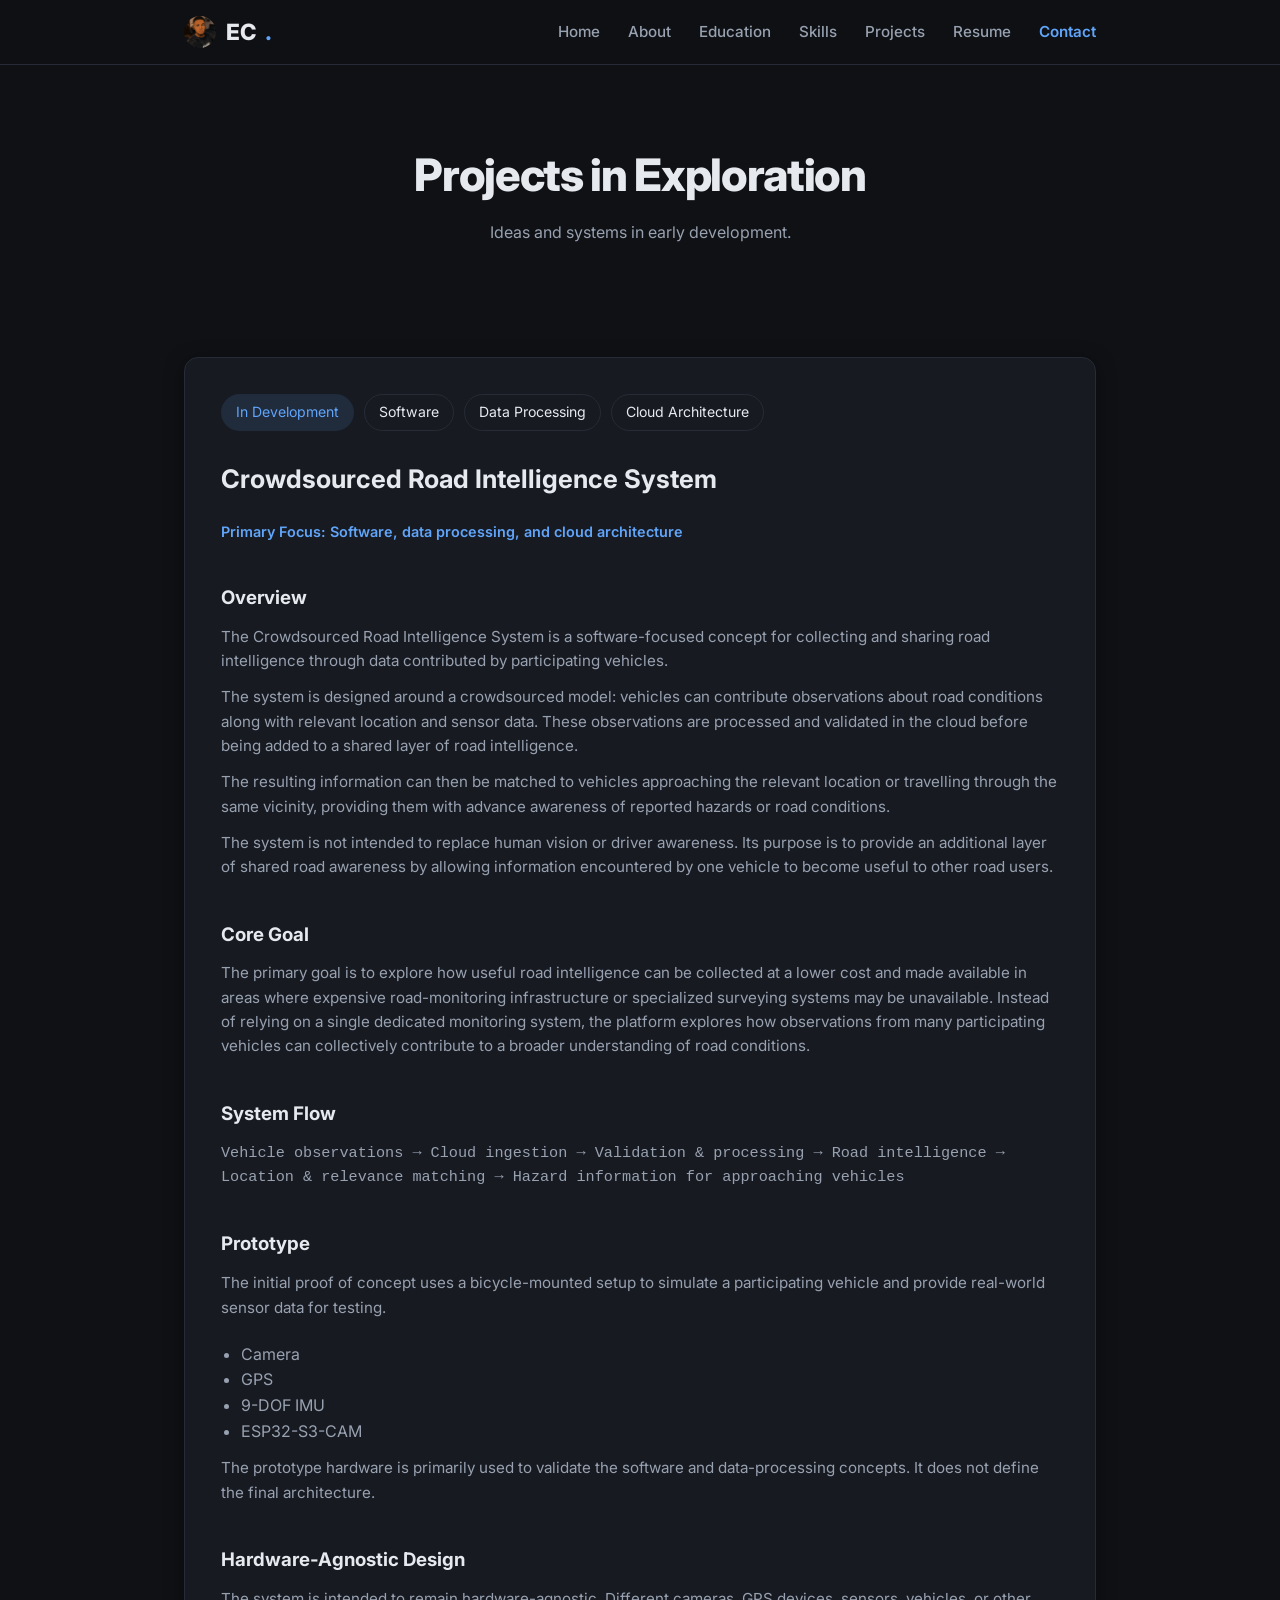
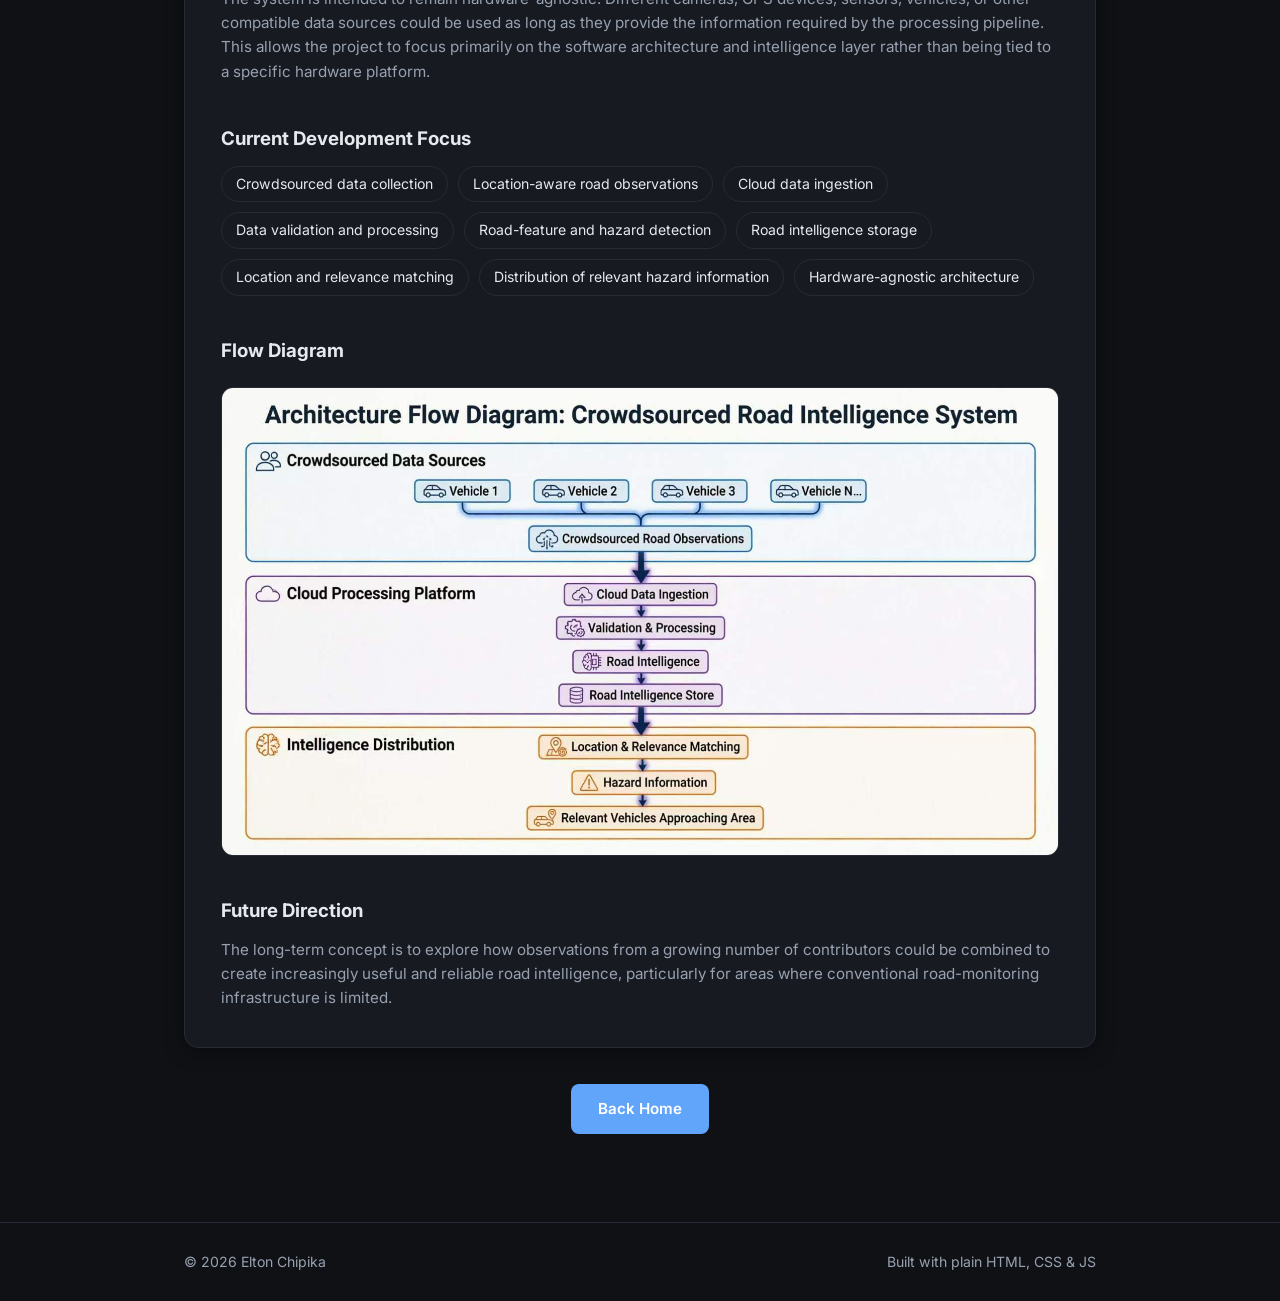
==== exploring.html @ 305d1c45 "add portfolio site" ====
<!DOCTYPE html>
<html lang="en">
<head>
  <meta charset="UTF-8">
  <meta name="viewport" content="width=device-width, initial-scale=1.0">
  <title>Projects in Exploration | Elton Chipika</title>
  <meta name="description" content="Experimental and in-development projects by Elton Chipika, a Communication Engineering student focused on software, data processing, and cloud architecture.">
  <link rel="icon" type="image/jpeg" href="img/avatar.jpg">
  <link rel="stylesheet" href="css/style.css">
  <link rel="preconnect" href="https://fonts.googleapis.com">
  <link href="https://fonts.googleapis.com/css2?family=Inter:wght@400;500;600;700;800&display=swap" rel="stylesheet">
</head>
<body>
  <nav class="nav">
    <div class="container nav-inner">
      <a href="index.html" class="brand">
        <img src="img/avatar.jpg" alt="" width="32" height="32" class="brand-avatar">
        EC<span class="brand-dot">.</span>
      </a>
      <button class="nav-toggle" aria-label="Toggle menu" aria-expanded="false">
        <span></span><span></span><span></span>
      </button>
      <ul class="nav-links" id="navLinks">
        <li><a href="index.html">Home</a></li>
        <li><a href="index.html#about">About</a></li>
        <li><a href="index.html#education">Education</a></li>
        <li><a href="index.html#skills">Skills</a></li>
        <li><a href="index.html#projects">Projects</a></li>
        <li><a href="index.html#resume">Resume</a></li>
        <li><a href="index.html#contact" class="nav-cta">Contact</a></li>
      </ul>
    </div>
  </nav>

  <header class="hero" style="padding: 140px 0 40px;">
    <div class="container hero-inner">
      <h1>Projects in Exploration</h1>
      <p class="bio">Ideas and systems in early development.</p>
    </div>
  </header>

  <main class="section" style="padding-top: 40px;">
    <div class="container">
      <article class="card" style="padding: 36px;">
        <div style="display: flex; flex-wrap: wrap; gap: 10px; margin-bottom: 16px;">
          <span class="chip" style="background: rgba(96,165,250,0.12); color: var(--accent); border-color: transparent;">In Development</span>
          <span class="chip">Software</span>
          <span class="chip">Data Processing</span>
          <span class="chip">Cloud Architecture</span>
        </div>

        <h2 class="card-title" style="font-size: 1.6rem; margin-bottom: 8px;">Crowdsourced Road Intelligence System</h2>
        <p class="card-sub">Primary Focus: Software, data processing, and cloud architecture</p>

        <h3 class="skill-heading" style="margin-top: 28px;">Overview</h3>
        <p class="card-desc">The Crowdsourced Road Intelligence System is a software-focused concept for collecting and sharing road intelligence through data contributed by participating vehicles.</p>
        <p class="card-desc">The system is designed around a crowdsourced model: vehicles can contribute observations about road conditions along with relevant location and sensor data. These observations are processed and validated in the cloud before being added to a shared layer of road intelligence.</p>
        <p class="card-desc">The resulting information can then be matched to vehicles approaching the relevant location or travelling through the same vicinity, providing them with advance awareness of reported hazards or road conditions.</p>
        <p class="card-desc">The system is not intended to replace human vision or driver awareness. Its purpose is to provide an additional layer of shared road awareness by allowing information encountered by one vehicle to become useful to other road users.</p>

        <h3 class="skill-heading" style="margin-top: 28px;">Core Goal</h3>
        <p class="card-desc">The primary goal is to explore how useful road intelligence can be collected at a lower cost and made available in areas where expensive road-monitoring infrastructure or specialized surveying systems may be unavailable. Instead of relying on a single dedicated monitoring system, the platform explores how observations from many participating vehicles can collectively contribute to a broader understanding of road conditions.</p>

        <h3 class="skill-heading" style="margin-top: 28px;">System Flow</h3>
        <p class="card-desc" style="font-family: var(--font-mono, monospace);">Vehicle observations &rarr; Cloud ingestion &rarr; Validation &amp; processing &rarr; Road intelligence &rarr; Location &amp; relevance matching &rarr; Hazard information for approaching vehicles</p>

        <h3 class="skill-heading" style="margin-top: 28px;">Prototype</h3>
        <p class="card-desc">The initial proof of concept uses a bicycle-mounted setup to simulate a participating vehicle and provide real-world sensor data for testing.</p>
        <ul style="color: var(--text-muted); margin: 10px 0 0 20px;">
          <li>Camera</li>
          <li>GPS</li>
          <li>9-DOF IMU</li>
          <li>ESP32-S3-CAM</li>
        </ul>
        <p class="card-desc">The prototype hardware is primarily used to validate the software and data-processing concepts. It does not define the final architecture.</p>

        <h3 class="skill-heading" style="margin-top: 28px;">Hardware-Agnostic Design</h3>
        <p class="card-desc">The system is intended to remain hardware-agnostic. Different cameras, GPS devices, sensors, vehicles, or other compatible data sources could be used as long as they provide the information required by the processing pipeline. This allows the project to focus primarily on the software architecture and intelligence layer rather than being tied to a specific hardware platform.</p>

        <h3 class="skill-heading" style="margin-top: 28px;">Current Development Focus</h3>
        <div class="chips" style="margin-bottom: 28px;">
          <span class="chip">Crowdsourced data collection</span>
          <span class="chip">Location-aware road observations</span>
          <span class="chip">Cloud data ingestion</span>
          <span class="chip">Data validation and processing</span>
          <span class="chip">Road-feature and hazard detection</span>
          <span class="chip">Road intelligence storage</span>
          <span class="chip">Location and relevance matching</span>
          <span class="chip">Distribution of relevant hazard information</span>
          <span class="chip">Hardware-agnostic architecture</span>
        </div>

        <h3 class="skill-heading">Flow Diagram</h3>
        <img src="img/cris_flow_diagram.jpg" alt="Crowdsourced Road Intelligence System flow diagram" style="width: 100%; max-width: 880px; border-radius: 12px; border: 1px solid var(--border); margin-top: 10px;">

        <h3 class="skill-heading" style="margin-top: 28px;">Future Direction</h3>
        <p class="card-desc">The long-term concept is to explore how observations from a growing number of contributors could be combined to create increasingly useful and reliable road intelligence, particularly for areas where conventional road-monitoring infrastructure is limited.</p>
      </article>

      <div style="margin-top: 36px; text-align: center;">
        <a href="index.html" class="btn btn-primary">Back Home</a>
      </div>
    </div>
  </main>

  <footer class="footer">
    <div class="container footer-inner">
      <span>&copy; <span id="year"></span> Elton Chipika</span>
      <span>Built with plain HTML, CSS &amp; JS</span>
    </div>
  </footer>

  <script src="js/main.js"></script>
</body>
</html>
---- css/style.css ----
:root {
  --bg: #0f1115;
  --bg-alt: #171a21;
  --text: #e6e9ee;
  --text-muted: #98a1b0;
  --border: #262b35;
  --accent: #60a5fa;
  --accent-hover: #93c5fd;
  --card-bg: #171a21;
  --shadow: 0 4px 20px rgba(0, 0, 0, 0.4);
}

* { margin: 0; padding: 0; box-sizing: border-box; }

html { scroll-behavior: smooth; }

body {
  font-family: "Inter", -apple-system, BlinkMacSystemFont, "Segoe UI", sans-serif;
  background: var(--bg);
  color: var(--text);
  line-height: 1.6;
  transition: background 0.3s, color 0.3s;
}

.container { max-width: 960px; margin: 0 auto; padding: 0 24px; }

/* Nav */
.nav {
  position: fixed;
  top: 0; left: 0; right: 0;
  z-index: 100;
  background: color-mix(in srgb, var(--bg) 85%, transparent);
  backdrop-filter: blur(10px);
  -webkit-backdrop-filter: blur(10px);
  border-bottom: 1px solid var(--border);
}

.nav-inner {
  display: flex;
  align-items: center;
  justify-content: space-between;
  height: 64px;
}

.brand {
  display: inline-flex;
  align-items: center;
  gap: 10px;
  font-size: 1.4rem;
  font-weight: 800;
  text-decoration: none;
  color: var(--text);
  letter-spacing: -0.02em;
}

.brand-avatar {
  width: 32px;
  height: 32px;
  border-radius: 50%;
  object-fit: cover;
}

.brand-dot { color: var(--accent); }

.nav-links {
  display: flex;
  gap: 28px;
  list-style: none;
  align-items: center;
}

.nav-links a {
  text-decoration: none;
  color: var(--text-muted);
  font-size: 0.95rem;
  font-weight: 500;
  transition: color 0.2s;
}

.nav-links a:hover { color: var(--accent); }

.nav-cta {
  color: var(--accent) !important;
  font-weight: 600 !important;
}

.nav-toggle {
  display: none;
  flex-direction: column;
  gap: 5px;
  background: none;
  border: none;
  cursor: pointer;
  padding: 4px;
}

.nav-toggle span {
  width: 22px;
  height: 2px;
  background: var(--text);
  transition: transform 0.2s, opacity 0.2s;
}

/* Hero */
.hero {
  padding: 160px 0 80px;
  text-align: center;
}

.hero-inner {
  display: flex;
  flex-direction: column;
  align-items: center;
}

.avatar {
  width: 132px;
  height: 132px;
  border-radius: 50%;
  object-fit: cover;
  border: 3px solid var(--accent);
  margin-bottom: 24px;
}

.hero h1 {
  font-size: 2.8rem;
  font-weight: 800;
  letter-spacing: -0.03em;
  margin-bottom: 8px;
}

.tagline {
  font-size: 1.2rem;
  color: var(--accent);
  font-weight: 600;
  margin-bottom: 16px;
}

.bio {
  max-width: 560px;
  color: var(--text-muted);
  margin-bottom: 32px;
}

.socials {
  display: flex;
  gap: 28px;
  margin-top: 8px;
}

.socials a {
  display: inline-flex;
  align-items: center;
  gap: 8px;
  color: var(--text-muted);
  text-decoration: none;
  font-weight: 500;
  font-size: 0.95rem;
  transition: color 0.2s;
}

.socials a:hover { color: var(--accent); }

.socials svg {
  width: 18px;
  height: 18px;
  flex-shrink: 0;
}

/* Sections */
.section { padding: 88px 0; }

.section-alt { background: var(--bg-alt); }

.section-title {
  font-size: 1.7rem;
  font-weight: 700;
  letter-spacing: -0.02em;
  margin-bottom: 36px;
}

.section-title::after {
  content: "";
  display: block;
  width: 44px;
  height: 3px;
  border-radius: 2px;
  background: var(--accent);
  margin-top: 10px;
}

/* Buttons */
.btn {
  display: inline-block;
  padding: 12px 26px;
  border-radius: 8px;
  font-weight: 600;
  font-size: 0.95rem;
  text-decoration: none;
  border: 1px solid transparent;
  cursor: pointer;
  transition: background 0.2s, transform 0.15s, color 0.2s, border-color 0.2s;
}

.btn:hover { transform: translateY(-1px); }

.btn-primary {
  background: var(--accent);
  color: #ffffff;
}

.btn-primary:hover { background: var(--accent-hover); }

.btn-ghost {
  background: transparent;
  color: var(--text);
  border-color: var(--border);
}

.btn-ghost:hover { border-color: var(--accent); color: var(--accent); }

.btn-sm { padding: 9px 20px; font-size: 0.88rem; }

/* About */
.about-grid {
  display: grid;
  grid-template-columns: 1.4fr 1fr;
  gap: 48px;
  align-items: start;
}

.about-grid p { color: var(--text-muted); margin-bottom: 16px; }

.about-facts { display: flex; flex-direction: column; gap: 14px; }

.fact {
  padding: 16px 20px;
  background: var(--card-bg);
  border: 1px solid var(--border);
  border-radius: 10px;
  box-shadow: var(--shadow);
  display: flex;
  flex-direction: column;
  gap: 2px;
}

.fact-label {
  font-size: 0.78rem;
  text-transform: uppercase;
  letter-spacing: 0.06em;
  color: var(--accent);
  font-weight: 700;
}

.fact span:last-child { font-size: 0.95rem; }

/* Education */
.edu-card { max-width: 640px; }

.edu-top {
  display: flex;
  justify-content: space-between;
  align-items: baseline;
  gap: 16px;
  flex-wrap: wrap;
}

.edu-years {
  font-size: 0.88rem;
  font-weight: 600;
  color: var(--text-muted);
  white-space: nowrap;
}

/* Skills */
.skills-grid {
  display: grid;
  grid-template-columns: repeat(auto-fit, minmax(240px, 1fr));
  gap: 20px;
}

.skill-card {
  background: var(--card-bg);
  border: 1px solid var(--border);
  border-radius: 12px;
  padding: 22px;
  box-shadow: var(--shadow);
  display: flex;
  flex-direction: column;
  gap: 14px;
  transition: transform 0.2s, border-color 0.2s;
}

.skill-card:hover {
  transform: translateY(-3px);
  border-color: var(--accent);
}

.skill-card-head {
  display: flex;
  align-items: center;
  gap: 12px;
}

.skill-icon {
  width: 22px;
  height: 22px;
  color: var(--accent);
  flex-shrink: 0;
}

.skill-card-title { font-size: 1.05rem; font-weight: 700; }

.skill-card-note { color: var(--text-muted); font-size: 0.95rem; }

.chips { display: flex; flex-wrap: wrap; gap: 10px; }

.chip {
  padding: 6px 14px;
  border-radius: 999px;
  background: var(--card-bg);
  border: 1px solid var(--border);
  font-size: 0.88rem;
  color: var(--text);
}

/* Projects */
.projects-grid {
  display: grid;
  grid-template-columns: 1fr 1fr;
  gap: 28px;
}

.card {
  background: var(--card-bg);
  border: 1px solid var(--border);
  border-radius: 14px;
  padding: 30px;
  box-shadow: var(--shadow);
  display: flex;
  flex-direction: column;
  gap: 12px;
  transition: transform 0.2s, border-color 0.2s;
}

.card:hover {
  transform: translateY(-3px);
  border-color: var(--accent);
}

.card-title { font-size: 1.25rem; font-weight: 700; }

.card-sub { color: var(--accent); font-weight: 600; font-size: 0.9rem; }

.card-desc { color: var(--text-muted); font-size: 0.95rem; }

.card-links { margin-top: auto; padding-top: 8px; }

/* Resume */
.resume-inner { text-align: center; }

.resume-inner p { color: var(--text-muted); margin-bottom: 24px; }

/* Contact */
.contact-inner { text-align: center; }

.contact-inner > p { color: var(--text-muted); margin-bottom: 36px; }

.contact-links {
  display: grid;
  grid-template-columns: repeat(3, 1fr);
  gap: 20px;
}

.contact-card {
  display: flex;
  flex-direction: column;
  gap: 4px;
  padding: 24px 20px;
  background: var(--card-bg);
  border: 1px solid var(--border);
  border-radius: 12px;
  text-decoration: none;
  color: var(--text);
  box-shadow: var(--shadow);
  transition: transform 0.2s, border-color 0.2s;
}

.contact-card:hover {
  transform: translateY(-2px);
  border-color: var(--accent);
}

.contact-icon {
  width: 26px;
  height: 26px;
  color: var(--accent);
  margin-bottom: 6px;
}

.contact-name { font-weight: 700; }

.contact-value { color: var(--text-muted); font-size: 0.9rem; word-break: break-word; }

/* Footer */
.footer {
  border-top: 1px solid var(--border);
  padding: 28px 0;
  color: var(--text-muted);
  font-size: 0.88rem;
}

.footer-inner {
  display: flex;
  justify-content: space-between;
  flex-wrap: wrap;
  gap: 8px;
}

/* Reveal animation */
.reveal {
  opacity: 0;
  transform: translateY(16px);
  transition: opacity 0.5s ease, transform 0.5s ease;
}

.reveal.visible { opacity: 1; transform: none; }

/* Responsive */
@media (max-width: 768px) {
  .nav-toggle { display: flex; }

  .nav-links {
    display: none;
    position: absolute;
    top: 64px;
    left: 0; right: 0;
    flex-direction: column;
    gap: 0;
    background: var(--bg);
    border-bottom: 1px solid var(--border);
    padding: 8px 0;
  }

  .nav-links.open { display: flex; }

  .nav-links a {
    display: block;
    padding: 14px 24px;
  }

  .hero { padding: 130px 0 60px; }
  .hero h1 { font-size: 2.1rem; }
  .about-grid { grid-template-columns: 1fr; gap: 28px; }
  .projects-grid { grid-template-columns: 1fr; }
  .contact-links { grid-template-columns: 1fr; }
  .section { padding: 64px 0; }
}
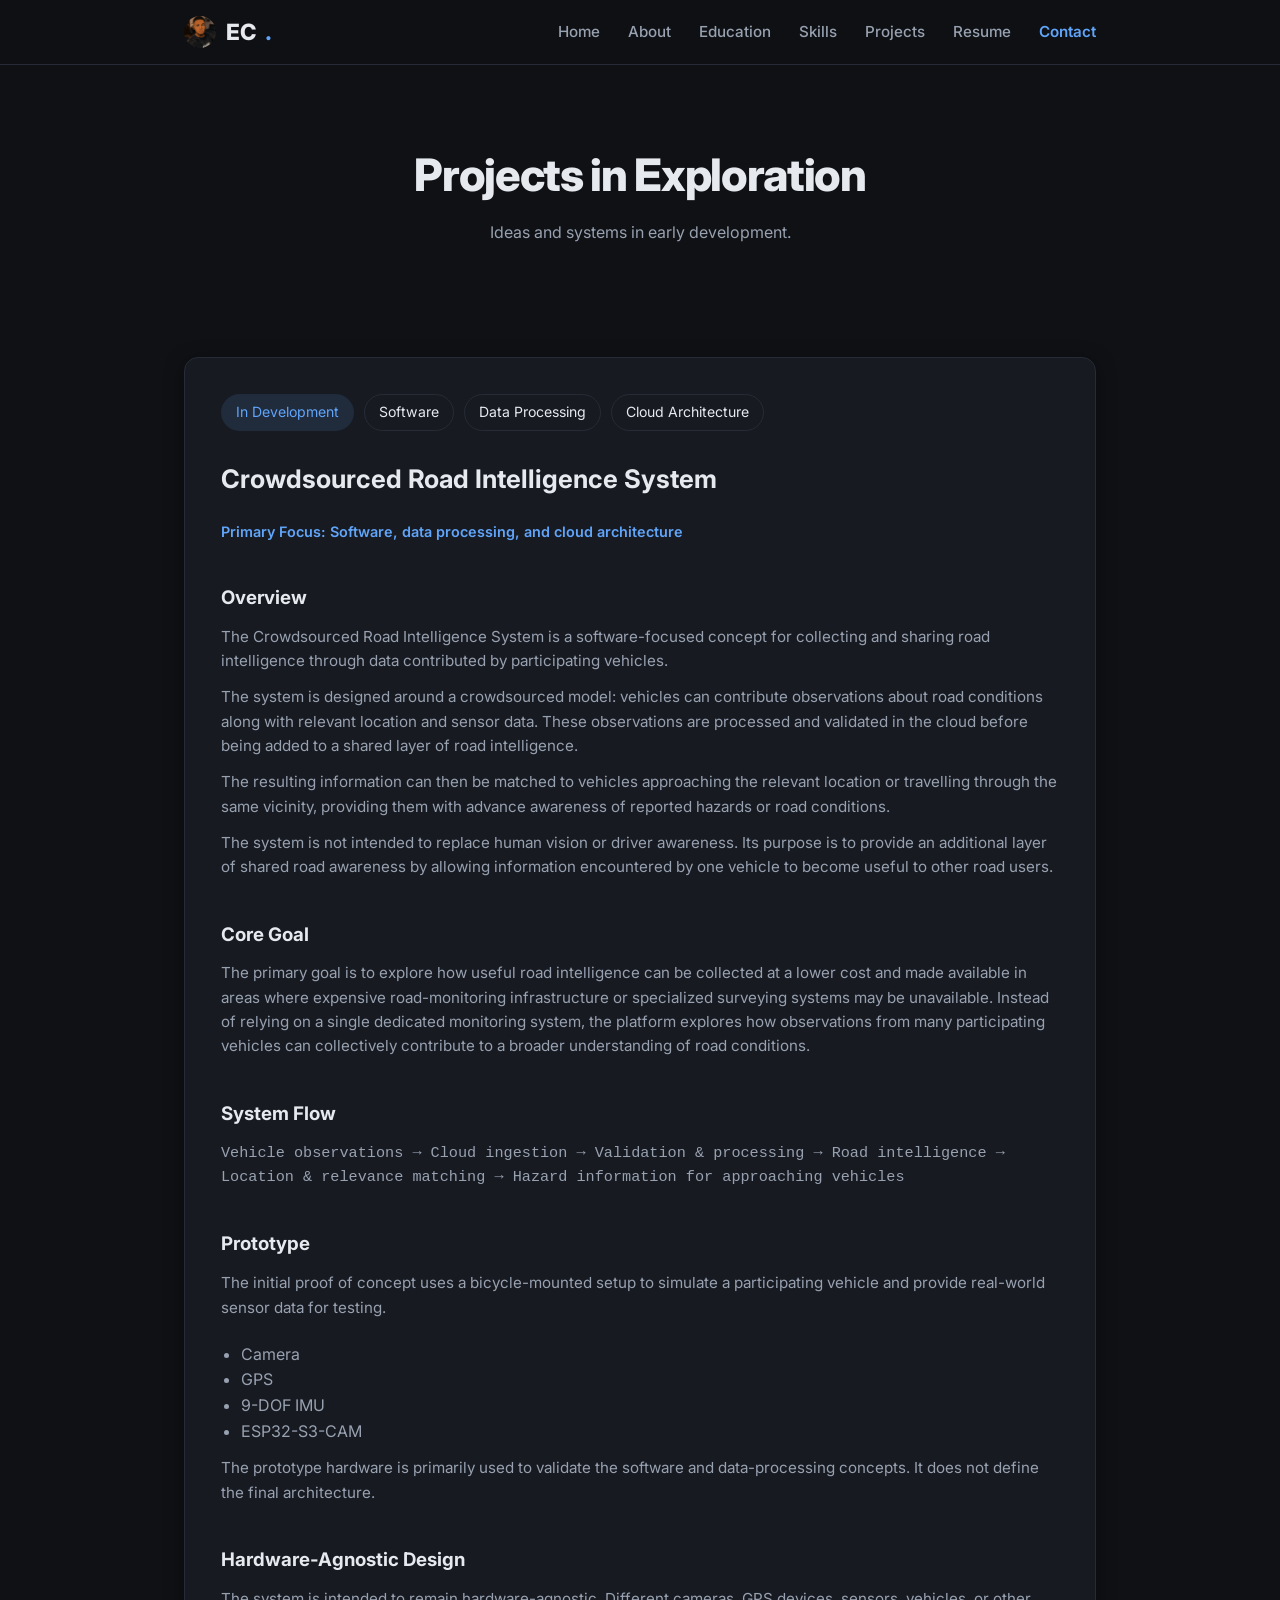
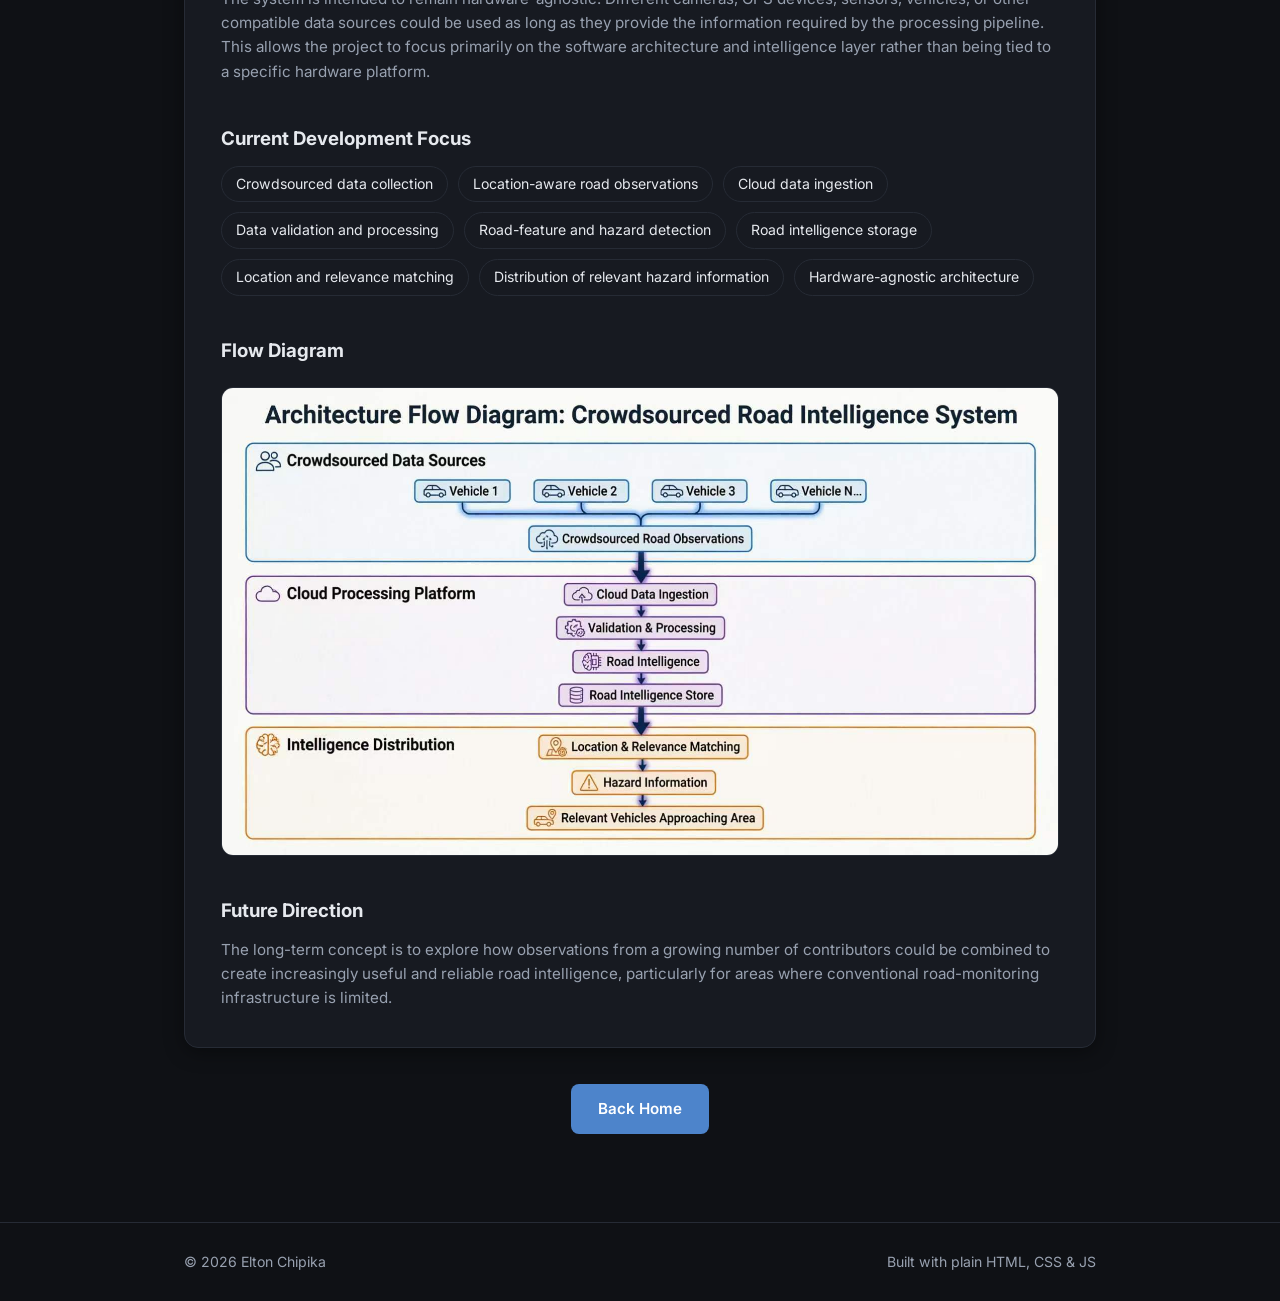
==== commit fc3a4e24: "Revert to Communication Engineering wording - Use Communication Engineering / Engineer everywhere in" ====
--- a/css/style.css
+++ b/css/style.css
@@ -205,11 +205,11 @@
 .btn:hover { transform: translateY(-1px); }
 
 .btn-primary {
-  background: var(--accent);
+  background: #4d84cb;
   color: #ffffff;
 }
 
-.btn-primary:hover { background: var(--accent-hover); }
+.btn-primary:hover { background: #5d94db; }
 
 .btn-ghost {
   background: transparent;
@@ -219,7 +219,7 @@
 
 .btn-ghost:hover { border-color: var(--accent); color: var(--accent); }
 
-.btn-sm { padding: 9px 20px; font-size: 0.88rem; }
+.btn-sm { padding: 8px 14px; font-size: 0.88rem; }
 
 /* About */
 .about-grid {
@@ -436,6 +436,7 @@
     top: 64px;
     left: 0; right: 0;
     flex-direction: column;
+    align-items: stretch;
     gap: 0;
     background: var(--bg);
     border-bottom: 1px solid var(--border);
